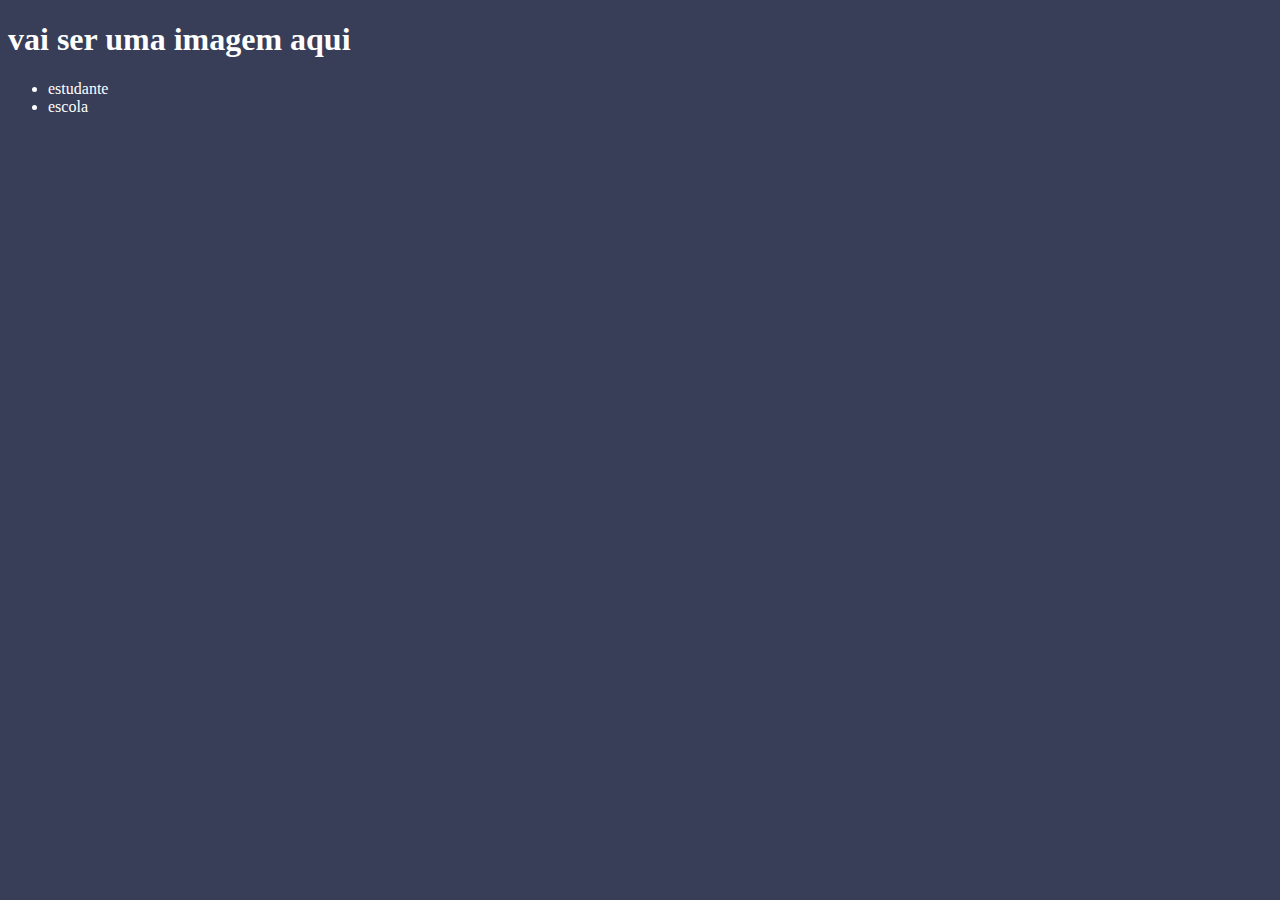
==== index.html @ ac12e013 "Add files via upload" ====
<!DOCTYPE html>
     <meta charset="UTF-8">
    <meta http-equiv="X-UA-Compatible" content="IE=edge">
    <meta name="viewport" content="width=device-width, initial-scale=1.0">
    <title>cavanni'S empresa</title><link rel="stylesheet" href="style.css">
</head>
<body>
    <head>
<h1>vai ser uma imagem aqui </h1>
  <ul>
      <li>estudante </li>
      <li>escola</li>
  </ul>
  </head>
</body>
</html>
---- style.css ----
body {
    background-color: #383d58;
color: white;
}
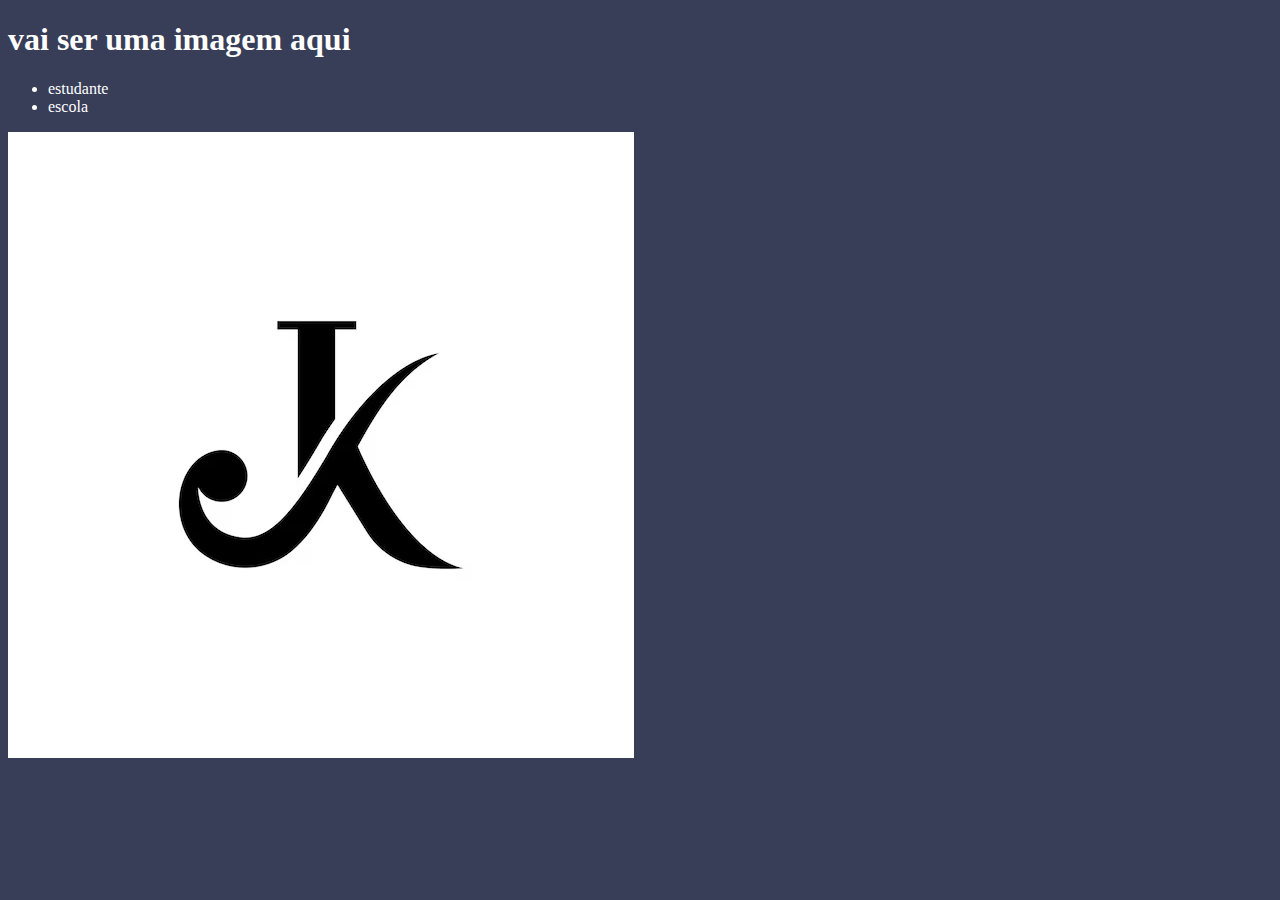
==== commit 3d5e3724: "Add files via upload" ====
--- a/index.html
+++ b/index.html
@@ -2,7 +2,8 @@
      <meta charset="UTF-8">
     <meta http-equiv="X-UA-Compatible" content="IE=edge">
     <meta name="viewport" content="width=device-width, initial-scale=1.0">
-    <title>cavanni'S empresa</title><link rel="stylesheet" href="style.css">
+    <title>cavanni'S empresa</title>
+    <link rel="stylesheet" href="style.css">
 </head>
 <body>
     <head>
@@ -12,5 +13,6 @@
       <li>escola</li>
   </ul>
   </head>
+  <img class="cabecalho-imagem"  src="logo-jk_773552-192.avif" alt="">
 </body>
-</html>+</html>
--- a/style.css
+++ b/style.css
@@ -1,4 +1,4 @@
 body {
     background-color: #383d58;
-color: white;
+color:white
 }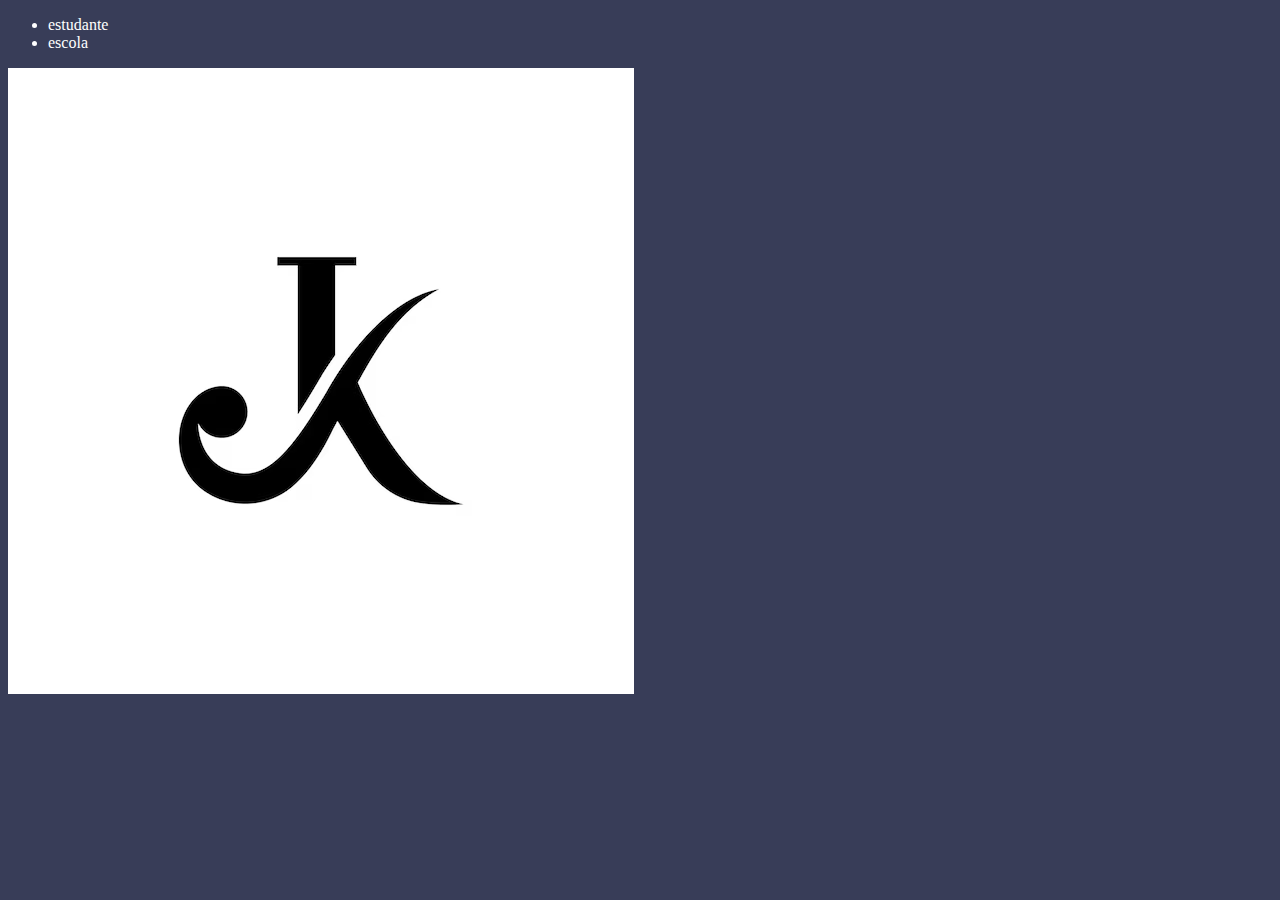
==== commit 63e1c02f: "Add files via upload" ====
--- a/index.html
+++ b/index.html
@@ -2,12 +2,11 @@
      <meta charset="UTF-8">
     <meta http-equiv="X-UA-Compatible" content="IE=edge">
     <meta name="viewport" content="width=device-width, initial-scale=1.0">
-    <title>cavanni'S empresa</title>
+    <title>Colegio JK </title>
     <link rel="stylesheet" href="style.css">
 </head>
 <body>
     <head>
-<h1>vai ser uma imagem aqui </h1>
   <ul>
       <li>estudante </li>
       <li>escola</li>
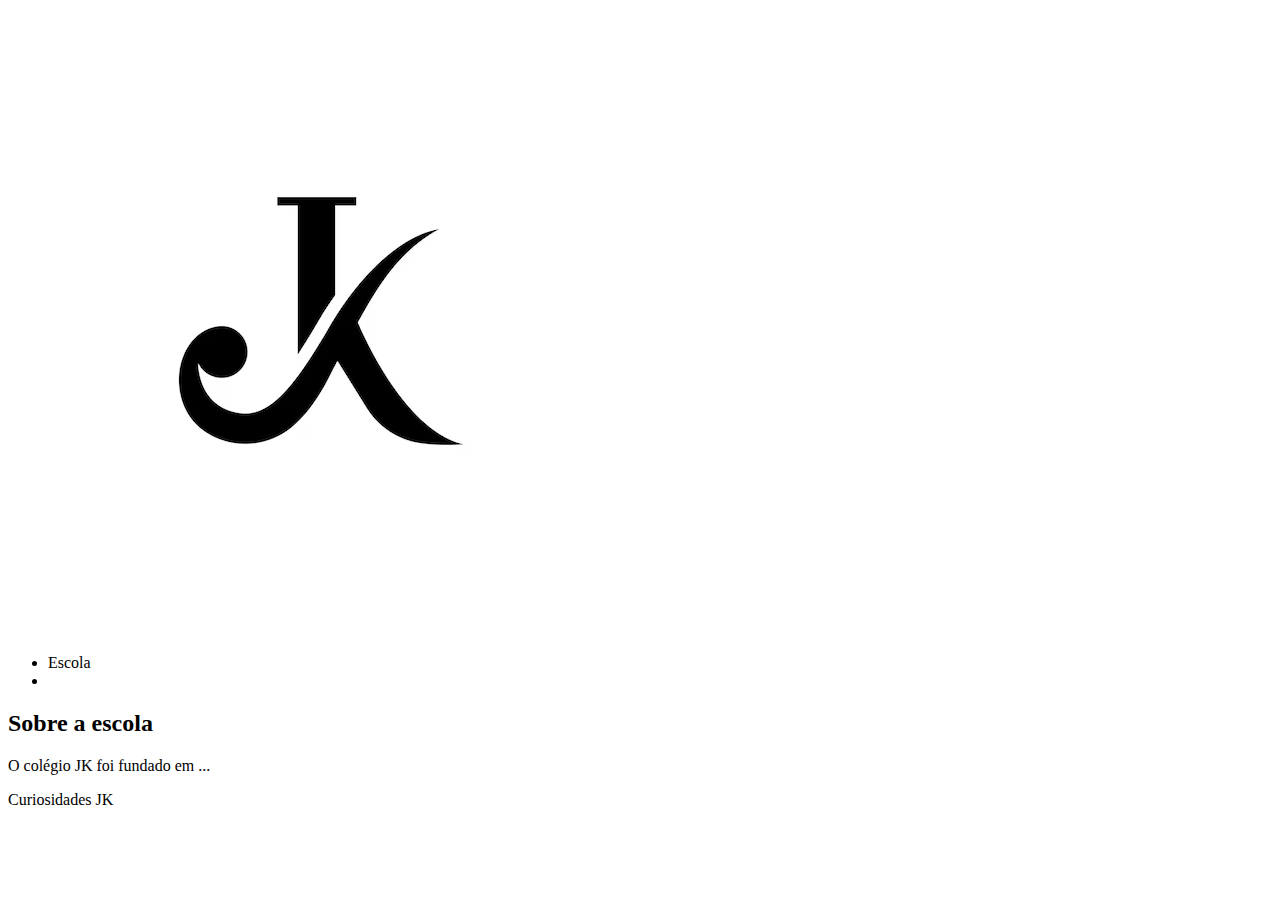
==== commit d0024ec4: "Add files via upload" ====
--- a/index.html
+++ b/index.html
@@ -6,12 +6,22 @@
     <link rel="stylesheet" href="style.css">
 </head>
 <body>
-    <head>
-  <ul>
-      <li>estudante </li>
-      <li>escola</li>
+  <header class="cabecalho"> 
+  <img class="cabecalho-imagem"  src="logo-jk_773552-192.avif" alt="logo da alura start">
+  <ul class="cabecalho-lista"> 
+    <li class="cabecalho-lista-item">Escola</li>
+    <li class="cabecalho-lista-item"></li>
   </ul>
-  </head>
-  <img class="cabecalho-imagem"  src="logo-jk_773552-192.avif" alt="">
+</header>
+ 
+<section class="escola">
+  <div class="escola-conteudo">
+    <h2 class="escola-titulo">Sobre a escola</h2>
+    <p class="escola-texto-um"> O colégio JK foi fundado em ...</p>
+    <p class="escola-texto-dois">Curiosidades JK</p>
+  </div>
+  <img class="escola-imagem" src="" alt="">
+</section>
+
 </body>
 </html>
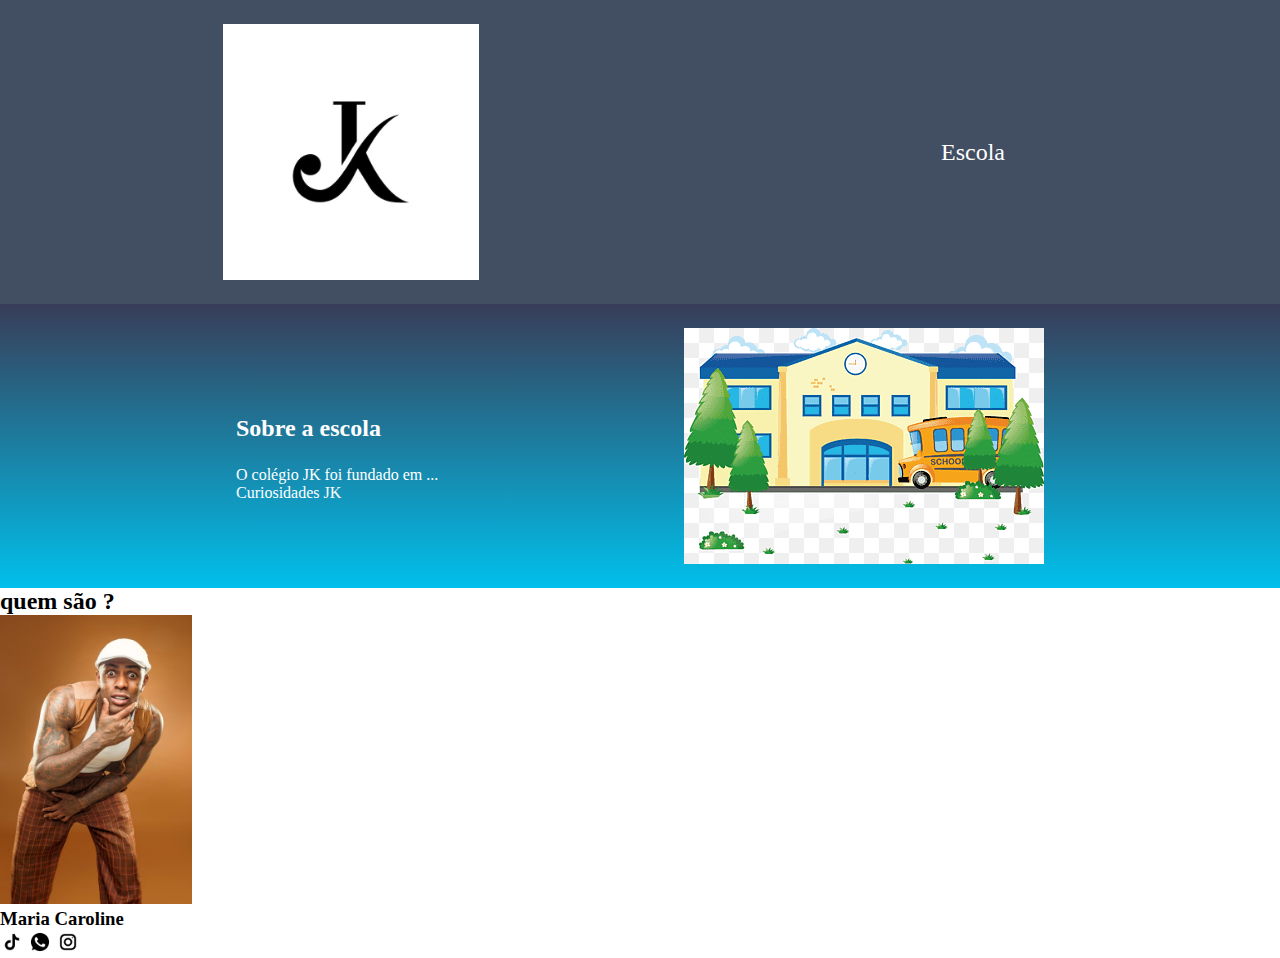
==== commit af460bb6: "Add files via upload" ====
--- a/index.html
+++ b/index.html
@@ -20,7 +20,17 @@
     <p class="escola-texto-um"> O colégio JK foi fundado em ...</p>
     <p class="escola-texto-dois">Curiosidades JK</p>
   </div>
-  <img class="escola-imagem" src="" alt="">
+  <img class="escola-imagem" src="png-transparent-school-education-flat-school-building-class-school-supplies-thumbnail.png" alt="">
+</section>
+<section class="estudantes">
+  <h2 class="estudante-titulo">quem são ?</h3>
+    <img class="aluno-img" src="mc-ig.avif" alt="aluno">
+    <h3 class="estudante-nome">Maria Caroline</h3>
+    <img class="rede-social"  src="tiktok.png" alt="">
+    <img class="rede-social" src="whatsapp.png" alt="">
+    <img class="rede-social" src="instagram.png" alt="">
+
+    
 </section>
 
 </body>
--- a/style.css
+++ b/style.css
@@ -0,0 +1,51 @@
+* {
+ margin: 0;
+ padding: 0;
+}
+
+.cabecalho {
+    background-color: #424E61;
+    color:white;
+    display: flex;
+    justify-content: space-around;
+    align-items: center;
+    padding: 24px 0;
+    }
+
+    .cabecalho-imagem{
+        width: 20%;
+        }
+
+        .cabecalho-lista-item{
+            display: inline-block;
+            margin: 0 16px;
+            font-size: 24px;
+    }
+
+    .escola-imgem{
+        width: 20%;
+        }
+
+.escola{
+           background-image: linear-gradient(#383D58, #00c0eb);
+           color: white;
+           display: flex;
+           justify-content: center;
+           align-items: center;
+           padding: 24px 0;
+           }
+.escola-conteudo{
+            width: 35%;
+
+            }
+.escola-titulo{
+                padding: 24px 0;
+
+                }
+.rede-social{
+    width: 24px;
+}
+.aluno-img{
+    width: 15%;
+}
+
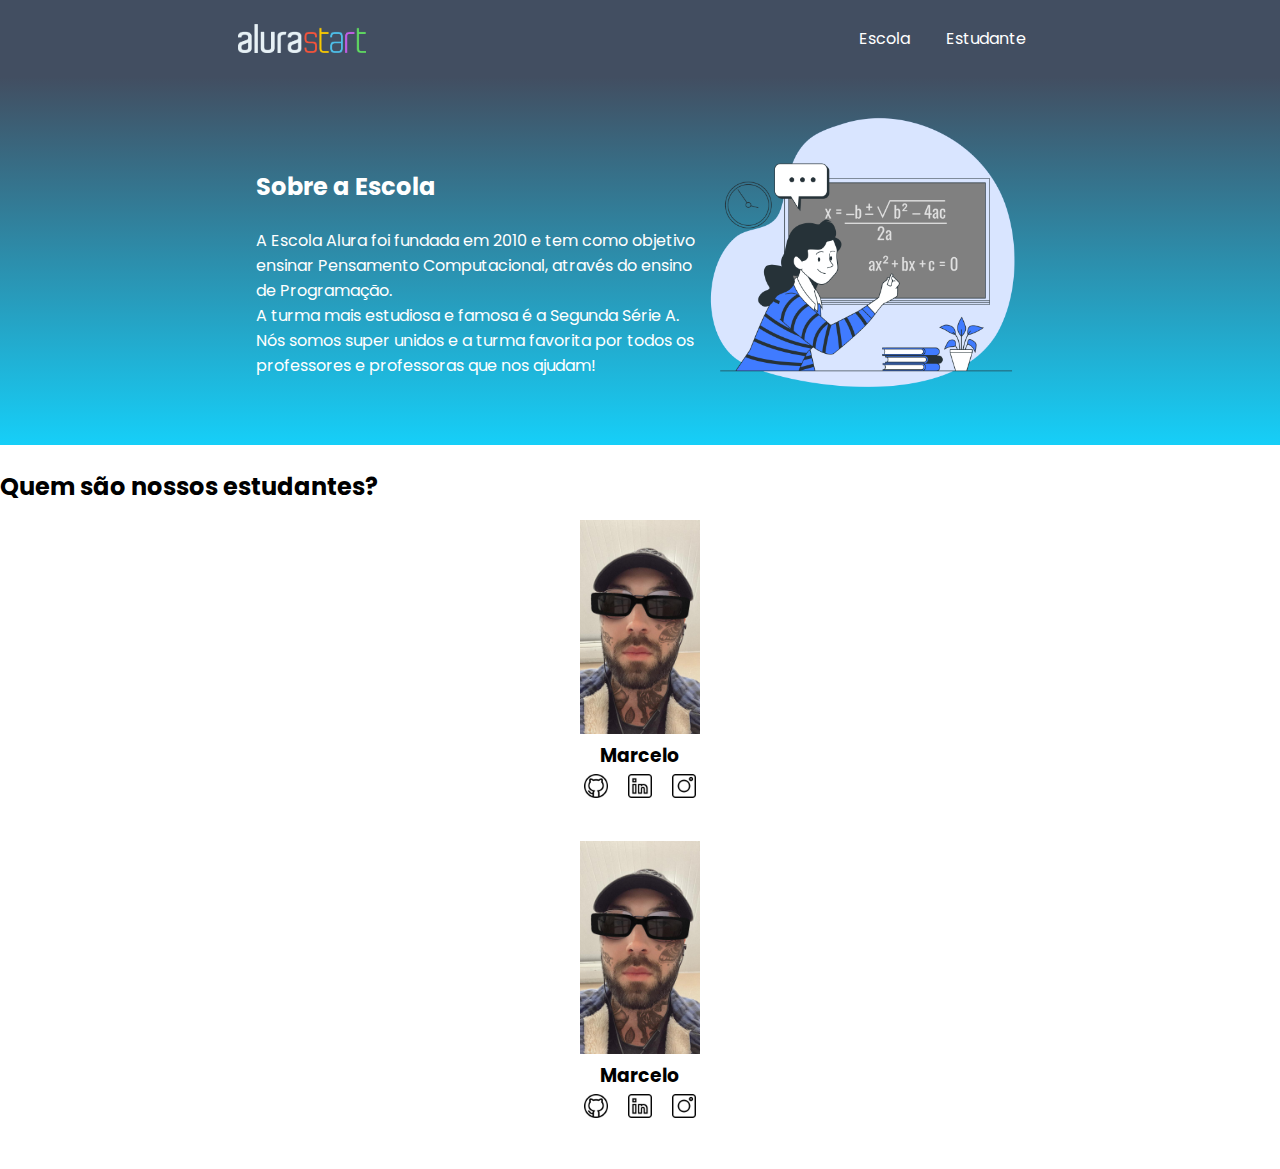
==== commit 1f301872: "Add files via upload" ====
--- a/index.html
+++ b/index.html
@@ -1,37 +1,51 @@
-<!DOCTYPE html>
-     <meta charset="UTF-8">
-    <meta http-equiv="X-UA-Compatible" content="IE=edge">
-    <meta name="viewport" content="width=device-width, initial-scale=1.0">
-    <title>Colegio JK </title>
-    <link rel="stylesheet" href="style.css">
-</head>
-<body>
-  <header class="cabecalho"> 
-  <img class="cabecalho-imagem"  src="logo-jk_773552-192.avif" alt="logo da alura start">
-  <ul class="cabecalho-lista"> 
-    <li class="cabecalho-lista-item">Escola</li>
-    <li class="cabecalho-lista-item"></li>
-  </ul>
-</header>
- 
-<section class="escola">
-  <div class="escola-conteudo">
-    <h2 class="escola-titulo">Sobre a escola</h2>
-    <p class="escola-texto-um"> O colégio JK foi fundado em ...</p>
-    <p class="escola-texto-dois">Curiosidades JK</p>
-  </div>
-  <img class="escola-imagem" src="png-transparent-school-education-flat-school-building-class-school-supplies-thumbnail.png" alt="">
-</section>
-<section class="estudantes">
-  <h2 class="estudante-titulo">quem são ?</h3>
-    <img class="aluno-img" src="mc-ig.avif" alt="aluno">
-    <h3 class="estudante-nome">Maria Caroline</h3>
-    <img class="rede-social"  src="tiktok.png" alt="">
-    <img class="rede-social" src="whatsapp.png" alt="">
-    <img class="rede-social" src="instagram.png" alt="">
-
-    
-</section>
-
-</body>
-</html>
+<!DOCTYPE html>
+<html lang="en">
+<head>
+    <meta charset="UTF-8">
+    <meta http-equiv="X-UA-Compatible" content="IE=edge">
+    <meta name="viewport" content="width=device-width, initial-scale=1.0">
+    <title>Equipe Alura Start</title>
+    <link rel="stylesheet" href="style.css">
+    <link rel="preconnect" href="https://fonts.googleapis.com">
+    <link rel="preconnect" href="https://fonts.gstatic.com" crossorigin>
+    <link href="https://fonts.googleapis.com/css2?family=Poppins&display=swap" rel="stylesheet">
+</head>
+<body>
+    <header class="cabecalho">
+        <img class="cabecalho-imagem" src="alurastart logo.png" alt="logo da alura start">
+        <ul class="cabecalho-lista">
+            <li class="cabecalho-lista-item">Escola</li>
+            <li class="cabecalho-lista-item">Estudante</li>
+        </ul>
+    </header>
+    <section class="escola">
+        <div class="escola-div-conteudo">
+            <h2 class="escola-titulo">Sobre a Escola</h2>
+            <p class="escola-texto-um">A Escola Alura foi fundada em 2010 e tem como objetivo ensinar Pensamento Computacional, através do ensino de  Programação.</p>
+            <p class="escola-texto-dois">A turma mais estudiosa e famosa é a Segunda Série A. Nós somos super unidos e a turma favorita por todos os professores e professoras que nos ajudam!</p>
+        </div>
+        <img class="escola-imagem" src="Formula-bro.png" alt="imagem que representa uma professora em sala de aula">
+    </section>
+    <section class="estudante">
+        <h2 class="estudante-titulo">Quem são nossos estudantes?</h2>
+        <div class="estudante-todos">
+        <span></span>
+        <div class="estudante-div">
+            <img class="estudante-imagem" src="Marcelo.jpeg" alt="foto do marcelo">
+            <h3 class="estudante-nome">Marcelo</h3>
+            <a href="https://github.com/marcelopaludetto"><img class="estudante-icone" src="github.png" alt="icone github"></a>
+            <a href="https://linkedin.com/marcelopaludetto"><img class="estudante-icone" src="linkedin.png" alt="icone linkedin"></a>
+            <a href="https://instagram.com/marcelopaludetto"><img class="estudante-icone" src="instagram.png" alt="icone instagram"></a>
+        </div>
+        <div class="estudante-div">
+            <img class="estudante-imagem" src="Marcelo.jpeg" alt="foto do marcelo">
+            <h3 class="estudante-nome">Marcelo</h3>
+            <a href="https://github.com/marcelopaludetto"><img class="estudante-icone" src="github.png" alt="icone github"></a>
+            <a href="https://linkedin.com/marcelopaludetto"><img class="estudante-icone" src="linkedin.png" alt="icone linkedin"></a>
+            <a href="https://instagram.com/marcelopaludetto"><img class="estudante-icone" src="instagram.png" alt="icone instagram"></a>
+        </div>
+       
+    </div>
+    </section>
+</body>
+</html>--- a/style.css
+++ b/style.css
@@ -1,51 +1,65 @@
-* {
- margin: 0;
- padding: 0;
-}
-
-.cabecalho {
-    background-color: #424E61;
-    color:white;
-    display: flex;
-    justify-content: space-around;
-    align-items: center;
-    padding: 24px 0;
-    }
-
-    .cabecalho-imagem{
-        width: 20%;
-        }
-
-        .cabecalho-lista-item{
-            display: inline-block;
-            margin: 0 16px;
-            font-size: 24px;
-    }
-
-    .escola-imgem{
-        width: 20%;
-        }
-
-.escola{
-           background-image: linear-gradient(#383D58, #00c0eb);
-           color: white;
-           display: flex;
-           justify-content: center;
-           align-items: center;
-           padding: 24px 0;
-           }
-.escola-conteudo{
-            width: 35%;
-
-            }
-.escola-titulo{
-                padding: 24px 0;
-
-                }
-.rede-social{
-    width: 24px;
-}
-.aluno-img{
-    width: 15%;
-}
-
+*{
+    margin: 0;
+    padding: 0;
+}
+body {
+    font-family: 'Poppins', sans-serif;
+}
+.cabecalho {
+    background-color: #424E61;
+    color: white;
+    display: flex;
+    justify-content: space-around;
+    align-items: center;
+    padding: 24px 0;
+}
+
+.cabecalho-imagem{
+    width: 10%;
+}
+
+.cabecalho-lista-item{
+    display: inline-block;
+    margin: 0 16px;
+    font-size: 16px;
+}
+
+.escola-imagem{
+    width: 25%;
+}
+
+.escola{
+    background-image: linear-gradient(#424E61,#16CFF8);
+    color:white;
+    display: flex;
+    justify-content: center;
+    align-items: center;
+    padding: 24px 0;
+}
+
+.escola-div-conteudo{
+    width: 35%;
+}
+
+
+.escola-titulo{
+    padding: 24px 0;
+}
+
+.estudante{
+    padding: 24px 0;
+}
+.estudante-imagem{
+    width: 120px;
+}
+
+.estudante-icone{
+    width: 24px;
+    padding: 4px 8px;
+}
+
+.estudante-div{
+    text-align: center;
+    padding: 16px 0;
+}
+
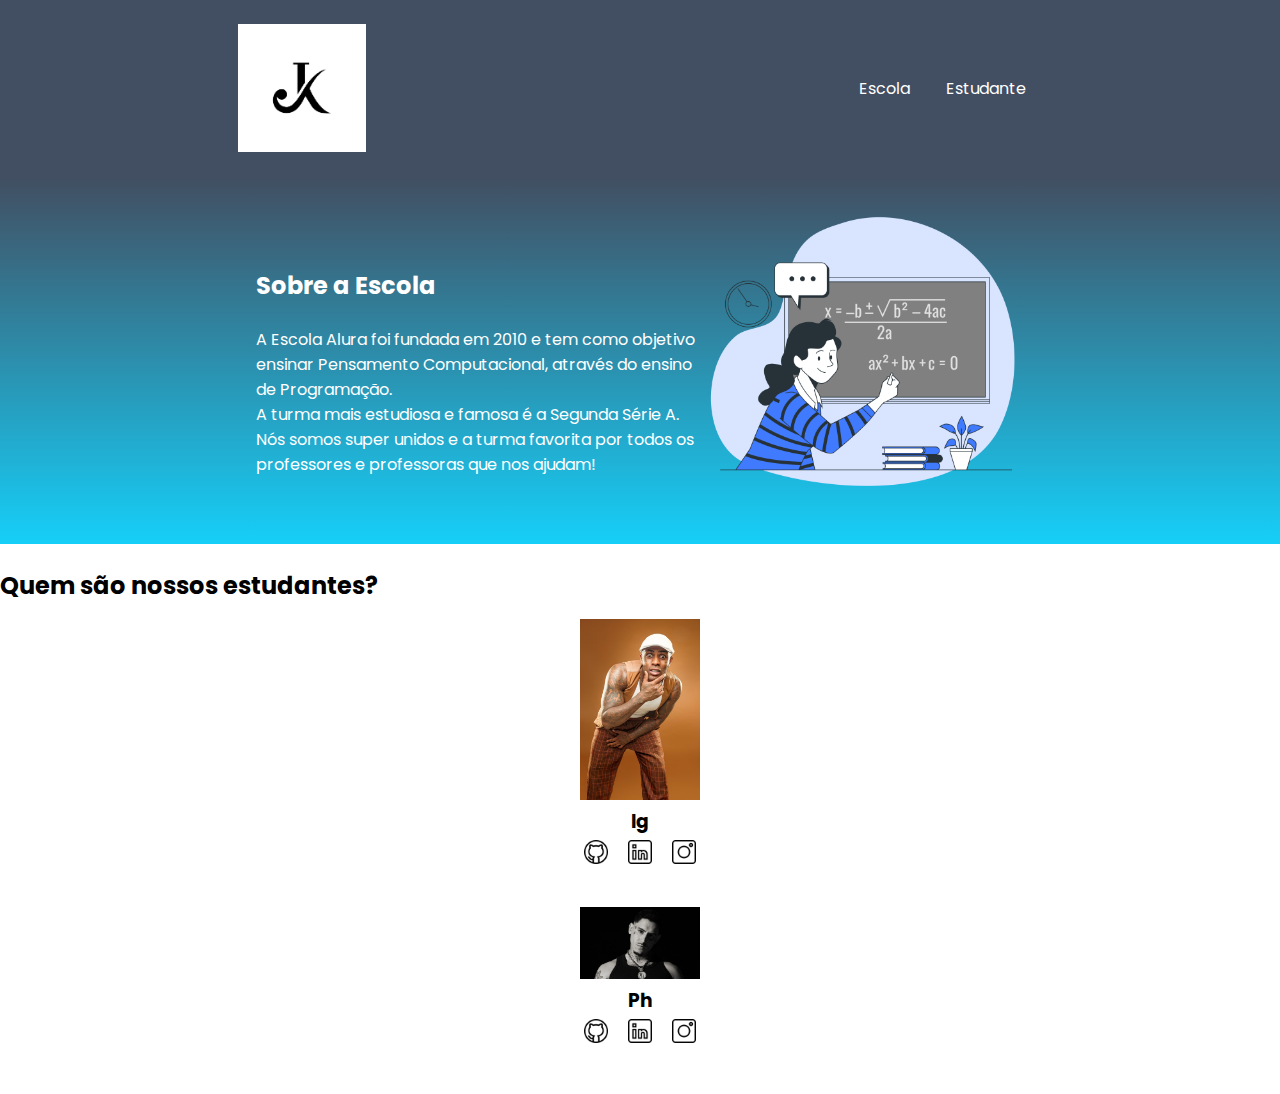
==== commit 531f51ee: "Add files via upload" ====
--- a/index.html
+++ b/index.html
@@ -12,7 +12,7 @@
 </head>
 <body>
     <header class="cabecalho">
-        <img class="cabecalho-imagem" src="alurastart logo.png" alt="logo da alura start">
+        <img class="cabecalho-imagem" src="./logo-jk_773552-192.avif" alt="logo da alura start">
         <ul class="cabecalho-lista">
             <li class="cabecalho-lista-item">Escola</li>
             <li class="cabecalho-lista-item">Estudante</li>
@@ -31,15 +31,15 @@
         <div class="estudante-todos">
         <span></span>
         <div class="estudante-div">
-            <img class="estudante-imagem" src="Marcelo.jpeg" alt="foto do marcelo">
-            <h3 class="estudante-nome">Marcelo</h3>
+            <img class="estudante-imagem" src="./mc-ig.avif" alt="foto do marcelo">
+            <h3 class="estudante-nome">Ig</h3>
             <a href="https://github.com/marcelopaludetto"><img class="estudante-icone" src="github.png" alt="icone github"></a>
             <a href="https://linkedin.com/marcelopaludetto"><img class="estudante-icone" src="linkedin.png" alt="icone linkedin"></a>
             <a href="https://instagram.com/marcelopaludetto"><img class="estudante-icone" src="instagram.png" alt="icone instagram"></a>
         </div>
         <div class="estudante-div">
-            <img class="estudante-imagem" src="Marcelo.jpeg" alt="foto do marcelo">
-            <h3 class="estudante-nome">Marcelo</h3>
+            <img class="estudante-imagem" src="./MC-PH-Divulgacao.webp" alt="foto do marcelo">
+            <h3 class="estudante-nome">Ph</h3>
             <a href="https://github.com/marcelopaludetto"><img class="estudante-icone" src="github.png" alt="icone github"></a>
             <a href="https://linkedin.com/marcelopaludetto"><img class="estudante-icone" src="linkedin.png" alt="icone linkedin"></a>
             <a href="https://instagram.com/marcelopaludetto"><img class="estudante-icone" src="instagram.png" alt="icone instagram"></a>
